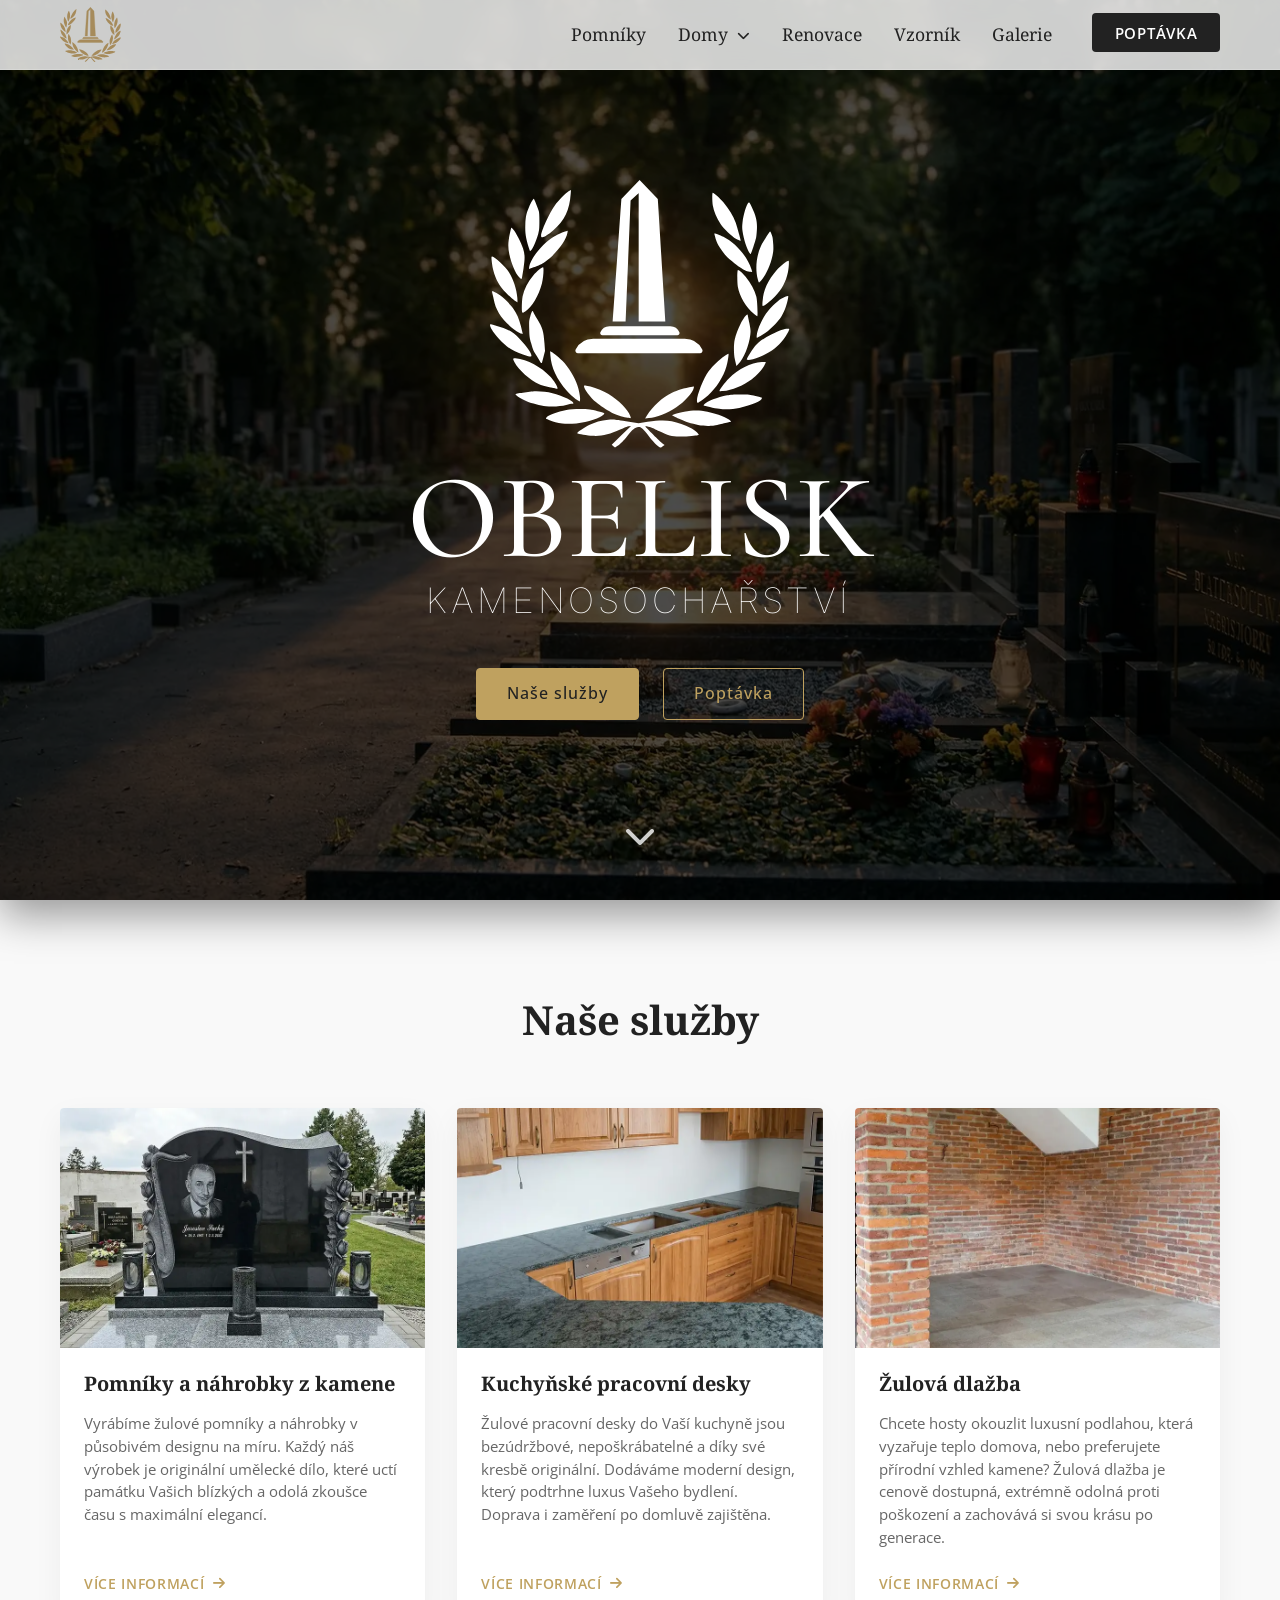
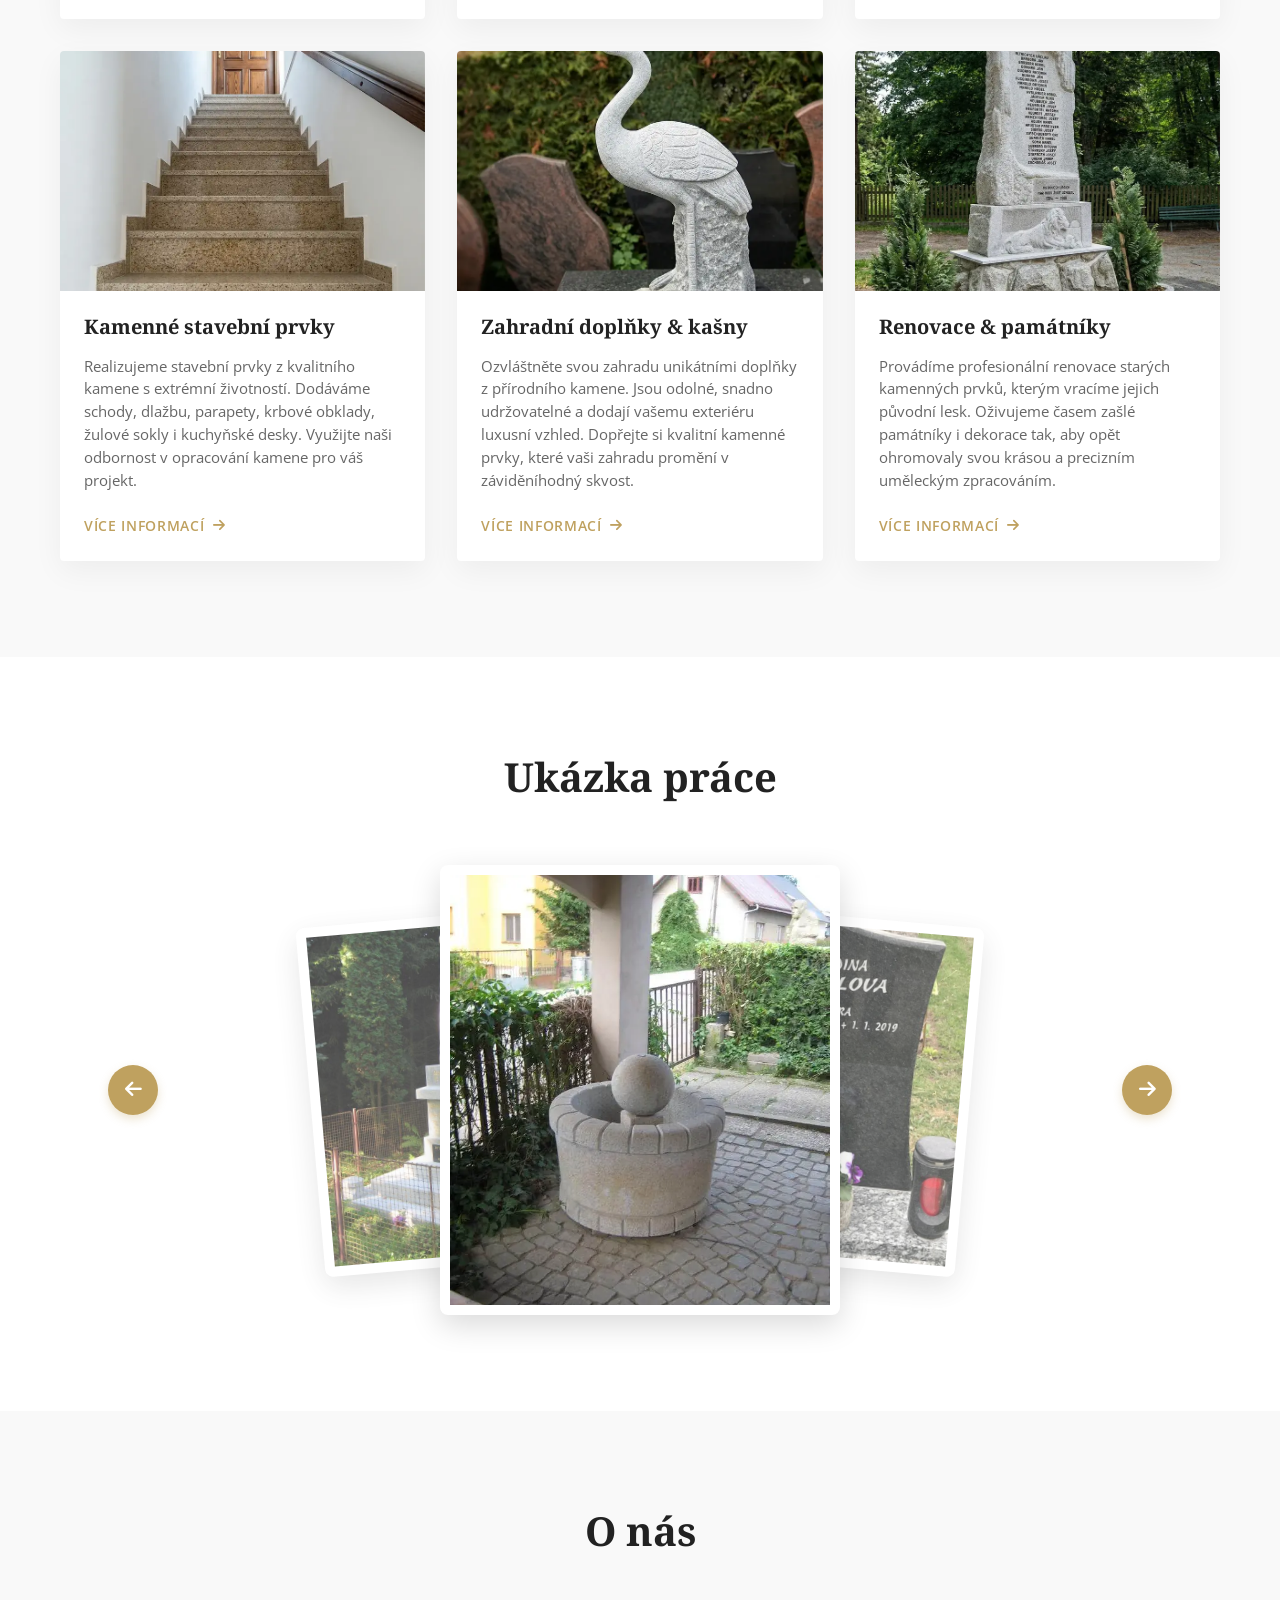
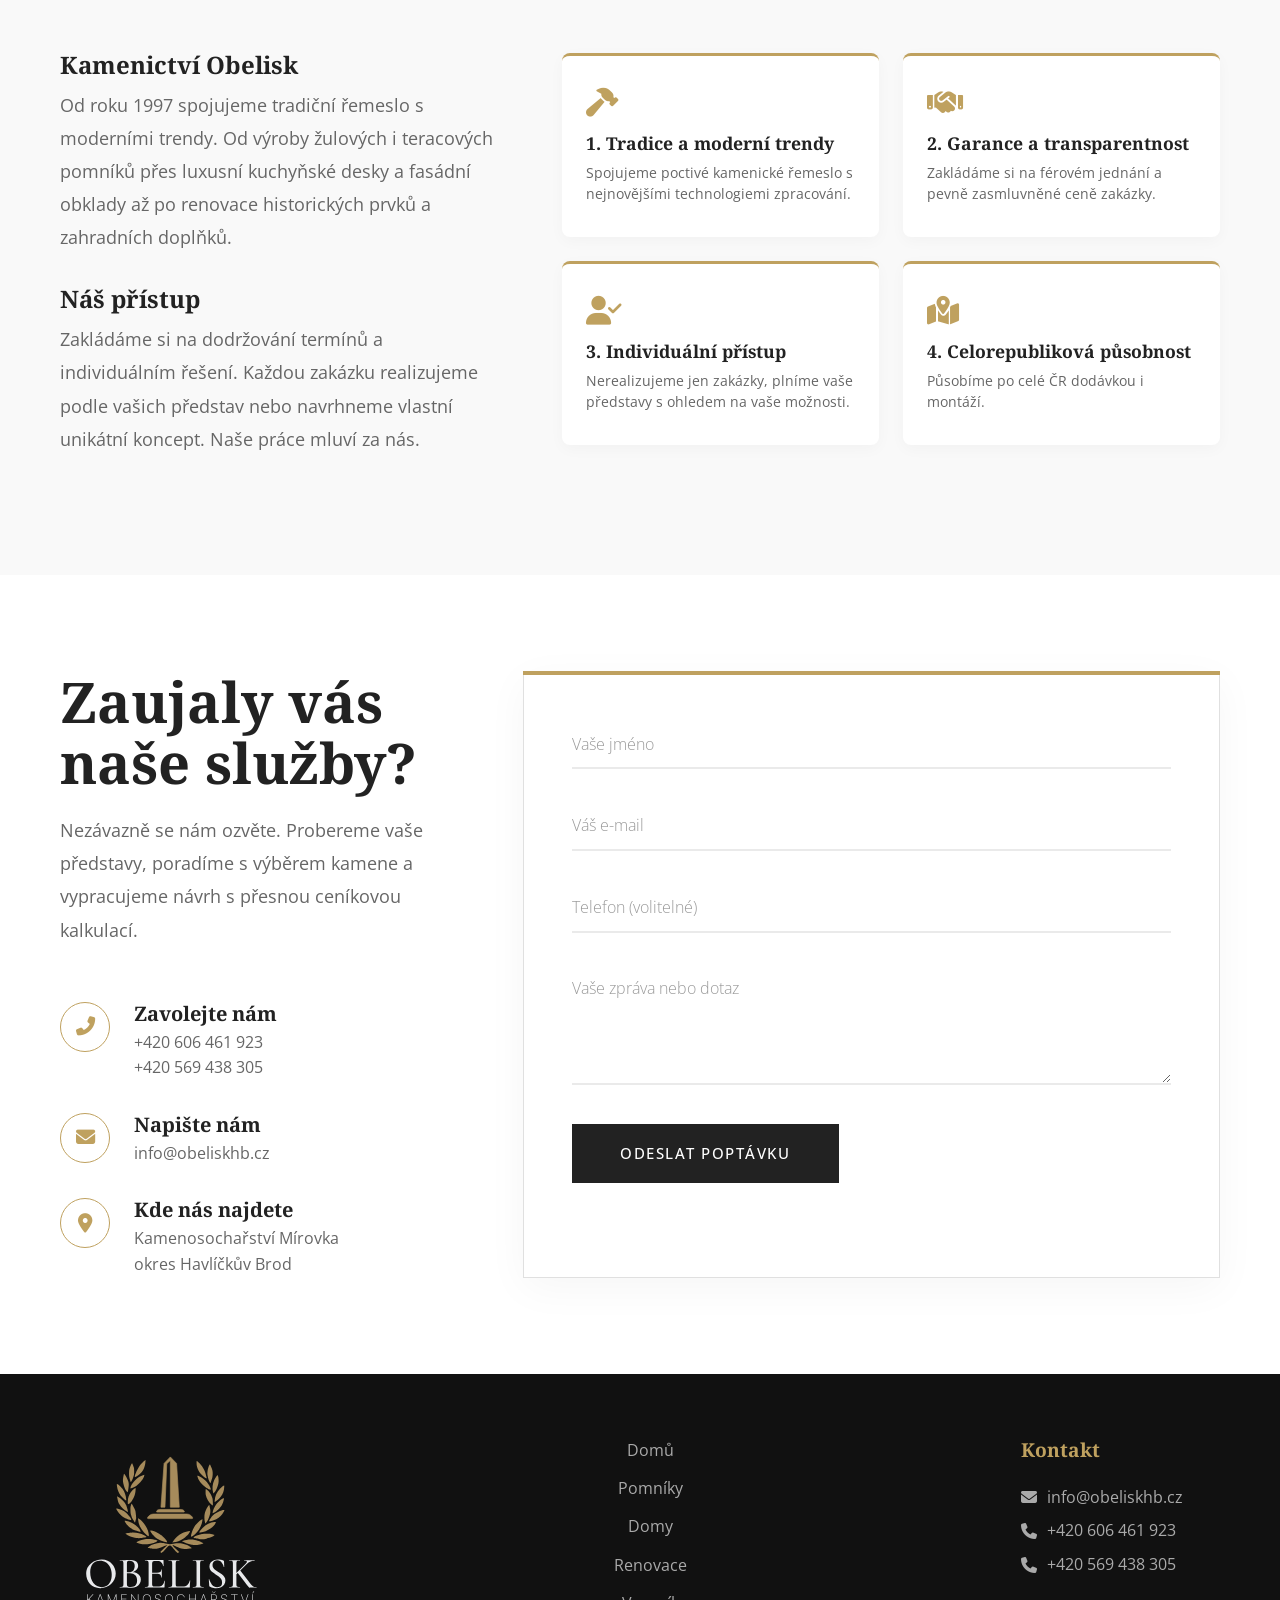
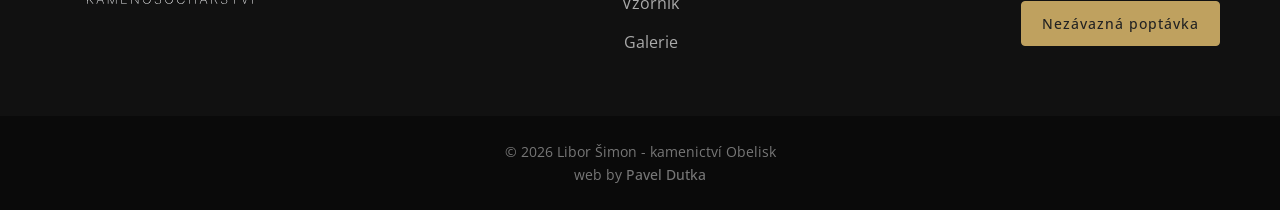
==== index.html @ 61108814 "update footer" ====
<!DOCTYPE html>
<html lang="cs">

<head>
    <meta charset="UTF-8">
    <meta name="viewport" content="width=device-width, initial-scale=1.0">
    <title>Kamenictví Obelisk | Kamenosochařské a kamenické práce</title>
    <meta name="description"
        content="Kamenictví Obelisk poskytuje kamenosochařské služby více než 10 let ke spokojenosti zákazníků - pomníky a náhrobky, kuchyňské desky, dlažby a další.">
    <link rel="stylesheet" href="style.css">
    <!-- Google Fonts -->
    <link rel="preconnect" href="https://fonts.googleapis.com">
    <link rel="preconnect" href="https://fonts.gstatic.com" crossorigin>
    <link
        href="https://fonts.googleapis.com/css2?family=Cormorant:wght@500&family=Inter:wght@200&family=Noto+Serif:ital,wght@0,400;0,600;0,700;1,400&family=Open+Sans:ital,wght@0,300;0,400;0,500;0,600;1,400&display=swap"
        rel="stylesheet">
    <!-- FontAwesome for Icons -->
    <link rel="stylesheet" href="https://cdnjs.cloudflare.com/ajax/libs/font-awesome/6.4.0/css/all.min.css">
    <link rel="icon" type="image/svg+xml" href="img/logo_icon_primary.svg">
</head>

<body>

    <!-- Header / Navigation -->
    <header class="header">
        <div class="container header-container">
            <a href="#" class="logo">
                <img src="img/logo_icon_primary.svg" alt="Obelisk Logo" width="294" height="263">
            </a>
                                                            <nav class="nav">
                <ul class="nav-list">
                    <li><a href="pomniky.html">Pomníky</a></li>
                    <li class="dropdown">
                        <a href="#" class="dropdown-toggle">Domy <i class="fas fa-chevron-down"></i></a>
                        <ul class="dropdown-menu">
                            <li><a href="desky.html">Kuchyňské desky</a></li>
                            <li><a href="dlazby.html">Žulová dlažba</a></li>
                            <li><a href="stavby.html">Stavební prvky</a></li>
                            <li><a href="doplnky.html">Zahradní doplňky</a></li>
                        </ul>
                    </li>
                    <li><a href="renovace.html">Renovace</a></li>
                    <li><a href="vzornik.html">Vzorník</a></li>
                    <li><a href="galerie.html">Galerie</a></li>
                    <li><a href="poptavka.html" class="nav-cta">Poptávka</a></li>
                </ul>
            </nav>
            <!-- Mobile Menu Toggle -->
            <button class="mobile-toggle" aria-label="Menu">
                <span class="bar"></span>
                <span class="bar"></span>
                <span class="bar"></span>
            </button>
        </div>
    </header>

    <!-- Hero Section -->
    <section class="hero">
        <div class="hero-overlay"></div>
        <div class="container hero-content">
            <div class="hero-logo-box">
                <img src="img/logo_icon.svg" alt="Obelisk Kamenosochařství Winged Logo" class="hero-main-logo" width="294" height="263" fetchpriority="high">
                <h1>OBELISK</h1>
                <p class="subtitle">KAMENOSOCHAŘSTVÍ</p>
                <div class="hero-buttons">
                    <a href="#sluzby" class="btn btn-primary">Naše služby</a>
                    <a href="poptavka.html" class="btn btn-outline">Poptávka</a>
                </div>
            </div>
        </div>
        <a href="#sluzby" class="scroll-down-arrow">
            <i class="fas fa-chevron-down"></i>
        </a>
    </section>

    <!-- Naše služby Section -->
    <section id="sluzby" class="services">
        <div class="container">
            <h2 class="section-title">Naše služby</h2>

            <div class="services-grid">
                <!-- Card 1 -->
                <div class="card">
                    <div class="card-img-wrapper">
                        <img src="img/pomniky.webp" alt="Pomníky a náhrobky z kamene">
                    </div>
                    <div class="card-content">
                        <h3>Pomníky a náhrobky z kamene</h3>
                        <p>Vyrábíme žulové pomníky a náhrobky v působivém designu na míru. Každý náš výrobek je
                            originální umělecké dílo, které uctí památku Vašich blízkých a odolá zkoušce času s
                            maximální elegancí.</p>
                        <a href="pomniky.html" class="btn-more">Více informací <i class="fas fa-arrow-right"></i></a>
                    </div>
                </div>

                <!-- Card 2 -->
                <div class="card">
                    <div class="card-img-wrapper">
                        <img src="img/desky.webp" alt="Kuchyňské pracovní desky">
                    </div>
                    <div class="card-content">
                        <h3>Kuchyňské pracovní desky</h3>
                        <p>Žulové pracovní desky do Vaší kuchyně jsou bezúdržbové, nepoškrábatelné a díky své kresbě
                            originální. Dodáváme moderní design, který podtrhne luxus Vašeho bydlení. Doprava i zaměření
                            po domluvě zajištěna.</p>
                        <a href="desky.html" class="btn-more">Více informací <i class="fas fa-arrow-right"></i></a>
                    </div>
                </div>

                <!-- Card 3 -->
                <div class="card">
                    <div class="card-img-wrapper">
                        <img src="img/dlazba.webp" alt="Žulová dlažba">
                    </div>
                    <div class="card-content">
                        <h3>Žulová dlažba</h3>
                        <p>Chcete hosty okouzlit luxusní podlahou, která vyzařuje teplo domova, nebo preferujete
                            přírodní vzhled kamene? Žulová dlažba je cenově dostupná, extrémně odolná proti poškození a
                            zachovává si svou krásu po generace.</p>
                        <a href="dlazby.html" class="btn-more">Více informací <i class="fas fa-arrow-right"></i></a>
                    </div>
                </div>

                <!-- Card 4 -->
                <div class="card">
                    <div class="card-img-wrapper">
                        <img src="img/stavby.webp" alt="Kamenné stavební prvky">
                    </div>
                    <div class="card-content">
                        <h3>Kamenné stavební prvky</h3>
                        <p>Realizujeme stavební prvky z kvalitního kamene s extrémní životností. Dodáváme schody,
                            dlažbu, parapety, krbové obklady, žulové sokly i kuchyňské desky. Využijte naši odbornost v
                            opracování kamene pro váš projekt.</p>
                        <a href="stavby.html" class="btn-more">Více informací <i class="fas fa-arrow-right"></i></a>
                    </div>
                </div>

                <!-- Card 5 -->
                <div class="card">
                    <div class="card-img-wrapper">
                        <img src="img/doplnky.webp" alt="Zahradní doplňky a kašny">
                    </div>
                    <div class="card-content">
                        <h3>Zahradní doplňky & kašny</h3>
                        <p>Ozvláštněte svou zahradu unikátními doplňky z přírodního kamene. Jsou odolné, snadno
                            udržovatelné a dodají vašemu exteriéru luxusní vzhled. Dopřejte si kvalitní kamenné prvky,
                            které vaši zahradu promění v záviděníhodný skvost.</p>
                        <a href="doplnky.html" class="btn-more">Více informací <i class="fas fa-arrow-right"></i></a>
                    </div>
                </div>

                <!-- Card 6 -->
                <div class="card">
                    <div class="card-img-wrapper">
                        <img src="img/pamatniky.webp" alt="Renovace a památníky">
                    </div>
                    <div class="card-content">
                        <h3>Renovace & památníky</h3>
                        <p>Provádíme profesionální renovace starých kamenných prvků, kterým vracíme jejich původní lesk.
                            Oživujeme časem zašlé památníky i dekorace tak, aby opět ohromovaly svou krásou a precizním
                            uměleckým zpracováním.
                        </p>
                        <a href="renovace.html" class="btn-more">Více informací <i class="fas fa-arrow-right"></i></a>
                    </div>
                </div>
            </div>
        </div>
    </section>

    <!-- Ukázka práce Section -->
    <section id="ukazka" class="showcase bg-light">
        <div class="container">
            <h2 class="section-title">Ukázka práce</h2>

            <div class="carousel-container">
                <button class="carousel-btn prev-btn"><i class="fas fa-arrow-left"></i></button>

                <div class="carousel-gallery">
                    <div class="carousel-item left">
                        <img src="img/01-renovace-pamatniku.jpg" alt="Renovace">
                    </div>
                    <div class="carousel-item active">
                        <img src="img/IMG_0719.webp" alt="Rodina Kudlova" onerror="this.src='img/pomniky.webp'">
                    </div>
                    <div class="carousel-item right">
                        <img src="img/20190701_2703.jpg" alt="Památník">
                    </div>
                </div>

                <button class="carousel-btn next-btn"><i class="fas fa-arrow-right"></i></button>
            </div>
        </div>
    </section>

    <!-- O nás Section -->
    <section id="onas" class="about">
        <div class="container">
            <h2 class="section-title">O nás</h2>
            <div class="about-grid">
                <div class="about-text">
                    <h3 class="about-subtitle">Kamenictví Obelisk</h3>
                    <p>Od roku 1997 spojujeme tradiční řemeslo s moderními trendy. Od výroby žulových i teracových
                        pomníků přes luxusní kuchyňské desky a fasádní obklady až po renovace historických prvků a
                        zahradních doplňků.</p>

                    <h3 class="about-subtitle">Náš přístup</h3>
                    <p>Zakládáme si na dodržování termínů a individuálním řešení. Každou zakázku realizujeme podle
                        vašich představ nebo navrhneme vlastní unikátní koncept. Naše práce mluví za nás.</p>
                </div>
                <div class="about-features">
                    <div class="feature-box">
                        <i class="fas fa-hammer"></i>
                        <h4>1. Tradice a moderní trendy</h4>
                        <p>Spojujeme poctivé kamenické řemeslo s nejnovějšími technologiemi zpracování.</p>
                    </div>
                    <div class="feature-box">
                        <i class="fas fa-handshake"></i>
                        <h4>2. Garance a transparentnost</h4>
                        <p>Zakládáme si na férovém jednání a pevně zasmluvněné ceně zakázky.</p>
                    </div>
                    <div class="feature-box">
                        <i class="fas fa-user-check"></i>
                        <h4>3. Individuální přístup</h4>
                        <p>Nerealizujeme jen zakázky, plníme vaše představy s ohledem na vaše možnosti.</p>
                    </div>
                    <div class="feature-box">
                        <i class="fas fa-map-marked-alt"></i>
                        <h4>4. Celorepubliková působnost</h4>
                        <p>Působíme po celé ČR dodávkou i montáží.</p>
                    </div>
                </div>
            </div>
        </div>
    </section>

    <!-- Kontakt Section -->
    <section id="kontakt" class="contact">
        <div class="container">
            <div class="contact-grid">
                <div class="contact-info">
                    <div class="contact-header">
                        <h2 class="contact-title">Zaujaly vás naše služby?</h2>
                        <p class="contact-text">Nezávazně se nám ozvěte. Probereme vaše představy, poradíme s výběrem
                            kamene a vypracujeme návrh s přesnou ceníkovou kalkulací.</p>
                    </div>

                    <div class="contact-info-list">
                        <div class="info-item">
                            <div class="icon-box"><i class="fas fa-phone-alt"></i></div>
                            <div>
                                <h4>Zavolejte nám</h4>
                                <p><a href="tel:+420606461923" class="contact-link">+420 606 461 923</a><br><a
                                        href="tel:+420569438305" class="contact-link">+420 569 438 305</a></p>
                            </div>
                        </div>
                        <div class="info-item">
                            <div class="icon-box"><i class="fas fa-envelope"></i></div>
                            <div>
                                <h4>Napište nám</h4>
                                <p><a href="mailto:info@obeliskhb.cz" class="contact-link">info@obeliskhb.cz</a></p>
                            </div>
                        </div>
                        <div class="info-item">
                            <div class="icon-box"><i class="fas fa-map-marker-alt"></i></div>
                            <div>
                                <h4>Kde nás najdete</h4>
                                <p><a href="https://maps.google.com/?q=Kamenosochařství+Mírovka,+okres+Havlíčkův+Brod"
                                        target="_blank" rel="noopener noreferrer" class="contact-link">Kamenosochařství
                                        Mírovka<br>okres Havlíčkův Brod</a></p>
                            </div>
                        </div>
                    </div>
                </div>

                <div class="contact-form-wrapper">
                    <form class="contact-form">
                        <div class="form-group">
                            <input type="text" placeholder="Vaše jméno" required>
                        </div>
                        <div class="form-group">
                            <input type="email" placeholder="Váš e-mail" required>
                        </div>
                        <div class="form-group">
                            <input type="tel" placeholder="Telefon (volitelné)">
                        </div>
                        <div class="form-group">
                            <textarea rows="4" placeholder="Vaše zpráva nebo dotaz" required></textarea>
                        </div>
                        <button type="submit" class="btn btn-primary">Odeslat poptávku</button>
                    </form>
                </div>
            </div>
        </div>
    </section>

    <!-- Footer -->
    <footer class="footer">
        <div class="container footer-content">
            <div class="footer-col">
                <a href="index.html">
                    <img src="img/logo_dark.svg" alt="Obelisk" class="footer-logo" width="336" height="288">
                </a>

            </div>
            <div class="footer-col">
                <ul class="footer-links">
                    <li><a href="index.html">Domů</a></li>
                    <li><a href="pomniky.html">Pomníky</a></li>
                    <li><a href="desky.html">Domy</a></li>
                    <li><a href="renovace.html">Renovace</a></li>
                    <li><a href="vzornik.html">Vzorník</a></li>
                    <li><a href="galerie.html">Galerie</a></li>
                </ul>
            </div>
            <div class="footer-col">
                <h4>Kontakt</h4>
                <p><i class="fas fa-envelope"></i> <a href="mailto:info@obeliskhb.cz">info@obeliskhb.cz</a></p>
                <p><i class="fas fa-phone"></i> <a href="tel:+420606461923">+420 606 461 923</a></p>
                <p><i class="fas fa-phone"></i> <a href="tel:+420569438305">+420 569 438 305</a></p>
                <a href="poptavka.html" class="btn btn-primary" style="margin-top: 1rem; display: inline-block; padding: 10px 20px; font-size: 0.9rem;">Nezávazná poptávka</a>
            </div>
        </div>
        <div class="footer-bottom">
            <p>&copy; 2026 Libor Šimon - kamenictví Obelisk</p>
            <p>web by <a href="https://paveldutka.com">Pavel Dutka</a></p>
        </div>
    </footer>

    <!-- Lightbox -->
    <div class="lightbox" id="lightbox">
        <button class="lightbox-close" id="lightbox-close" aria-label="Zavřít"><i class="fas fa-times"></i></button>
        <img src="" alt="Detailní náhled" class="lightbox-content" id="lightbox-img" width="800" height="600">
    </div>

    <script>
        document.addEventListener('DOMContentLoaded', () => {
            const mobileToggle = document.querySelector('.mobile-toggle');
            const nav = document.querySelector('.nav');

            mobileToggle.addEventListener('click', () => {
                nav.classList.toggle('active');
                mobileToggle.classList.toggle('active');
                document.querySelector('.header').classList.toggle('menu-open');
            });

            // Zavření menu po klinutí na odkaz
            
            // Dropdown logic for mobile
            document.querySelectorAll('.dropdown-toggle').forEach(toggle => {
                toggle.addEventListener('click', (e) => {
                    if (window.innerWidth <= 768) {
                        e.preventDefault();
                        const menu = toggle.nextElementSibling;
                        menu.classList.toggle('open');
                    }
                });
            });

            document.querySelectorAll('.nav-list li a:not(.dropdown-toggle)').forEach(link => {
                link.addEventListener('click', () => {
                    nav.classList.remove('active');
                    mobileToggle.classList.remove('active');
                    document.querySelector('.header').classList.remove('menu-open');
                });
            });

            const carouselItems = document.querySelectorAll('.carousel-item');
            const prevBtn = document.querySelector('.prev-btn');
            const nextBtn = document.querySelector('.next-btn');

            let positions = ['left', 'active', 'right'];

            const updateCarousel = () => {
                carouselItems.forEach((item, index) => {
                    item.className = 'carousel-item ' + positions[index];
                });
            };

            nextBtn.addEventListener('click', () => {
                positions.unshift(positions.pop());
                updateCarousel();
            });

            prevBtn.addEventListener('click', () => {
                positions.push(positions.shift());
                updateCarousel();
            });

            carouselItems.forEach((item) => {
                item.addEventListener('click', () => {
                    if (item.classList.contains('left')) {
                        prevBtn.click();
                    } else if (item.classList.contains('right')) {
                        nextBtn.click();
                    } else if (item.classList.contains('active')) {
                        const img = item.querySelector('img');
                        if (img) {
                            document.getElementById('lightbox-img').src = img.src;
                            document.getElementById('lightbox').classList.add('active');
                        }
                    }
                });
                item.style.cursor = 'pointer';
            });

            // Lightbox close logic
            const lightbox = document.getElementById('lightbox');
            const lightboxClose = document.getElementById('lightbox-close');

            if (lightbox && lightboxClose) {
                lightboxClose.addEventListener('click', () => {
                    lightbox.classList.remove('active');
                });

                lightbox.addEventListener('click', (e) => {
                    if (e.target === lightbox) {
                        lightbox.classList.remove('active');
                    }
                });
            }
        });
    </script>
</body>

</html>
---- style.css ----
/* CSS Reset & Variables */
:root {
    --primary-color: #bfa15f;
    /* Golden/Brass color */
    --primary-dark: #9e8248;
    --text-dark: #222222;
    --text-light: #666666;
    --bg-light: #f9f9f9;
    --bg-white: #ffffff;
    --border-color: #e0e0e0;

    --font-heading: 'Noto Serif', serif;
    --font-body: 'Open Sans', sans-serif;

    --transition: all 0.3s ease;
    --shadow: 0 10px 30px rgba(0, 0, 0, 0.05);
}

* {
    margin: 0;
    padding: 0;
    box-sizing: border-box;
}

html {
    scroll-behavior: smooth;
}

::selection {
    background-color: var(--primary-color);
    color: white;
}

body {
    font-family: var(--font-body);
    color: var(--text-dark);
    background-color: var(--bg-light);
    line-height: 1.6;
    overflow-x: hidden;
}

img {
    max-width: 100%;
    display: block;
}

a {
    text-decoration: none;
    color: inherit;
    transition: var(--transition);
}

ul {
    list-style: none;
}

.container {
    max-width: 1200px;
    margin: 0 auto;
    padding: 0 20px;
}

.section {
    padding: 6rem 0;
}

.section-reverse {
    display: flex;
    flex-direction: row-reverse;
    flex-wrap: wrap;
}

.section-reverse > div {
    flex: 1;
    min-width: 300px;
}

@media (max-width: 992px) {
    .section-reverse {
        flex-direction: column;
    }
}

/* Typography */
h1,
h2,
h3,
h4 {
    font-family: var(--font-heading);
    font-weight: 700;
    line-height: 1.2;
}

.section-title {
    text-align: center;
    font-size: 2.5rem;
    margin-bottom: 3rem;
    color: var(--text-dark);
    position: relative;
    padding-bottom: 1rem;
}

/* Buttons */
.btn {
    display: inline-block;
    padding: 12px 30px;
    font-weight: 500;
    letter-spacing: 1px;
    font-size: 1rem;
    border-radius: 4px;
    cursor: pointer;
    transition: all 0.3s cubic-bezier(0.25, 0.8, 0.25, 1);
    text-align: center;
    position: relative;
    overflow: hidden;
    z-index: 1;
}

.btn::before {
    content: '';
    position: absolute;
    top: 0;
    left: 0;
    width: 0%;
    height: 100%;
    transition: width 0.4s cubic-bezier(0.25, 0.8, 0.25, 1);
    z-index: -1;
}

.btn:hover {
    transform: translateY(-3px);
    box-shadow: 0 5px 15px rgba(0, 0, 0, 0.15);
}

.btn:hover::before {
    width: 100%;
}

.btn-primary {
    background-color: var(--primary-color);
    color: var(--text-dark);
    border: 1px solid var(--primary-color);
}

.btn-primary::before {
    background-color: var(--primary-dark);
}

.btn-primary:hover {
    border-color: var(--primary-dark);
    color: white;
}

.btn-outline {
    background-color: transparent;
    color: var(--primary-color);
    border: 1px solid var(--primary-color);
}

.btn-outline::before {
    background-color: var(--primary-color);
}

.btn-outline:hover {
    color: white;
}

.btn-outline-white {
    background-color: transparent;
    color: white;
    border: 1px solid rgba(255, 255, 255, 0.5);
}

.btn-outline-white::before {
    background-color: white;
}

.btn-outline-white:hover {
    color: var(--text-dark);
    border-color: white;
}

/* Header */
.header {
    position: fixed;
    top: 0;
    left: 0;
    width: 100%;
    height: 70px;
    z-index: 1000;
    display: flex;
    align-items: center;
    background: rgba(255, 255, 255, 0.8);
    backdrop-filter: blur(12px);
    -webkit-backdrop-filter: blur(12px);
    border-bottom: 1px solid rgba(255, 255, 255, 0.2);
    box-shadow: 0 4px 30px rgba(0, 0, 0, 0.05);
}

.header.menu-open {
    background: transparent;
    backdrop-filter: none;
    -webkit-backdrop-filter: none;
    box-shadow: none;
    border-bottom-color: transparent;
}

.header-container {
    width: 100%;
    display: flex;
    justify-content: space-between;
    align-items: center;
}

.logo {
    position: relative;
    z-index: 1000;
}

.logo img {
    height: 55px;
    width: auto;
}

.nav-list {
    display: flex;
    gap: 2rem;
}

.nav-list li a {
    color: var(--text-dark);
    font-family: var(--font-heading);
    font-size: 1.1rem;
    position: relative;
    padding-bottom: 5px;
}

.nav-list li a:hover,
.nav-list li a.active {
    color: var(--primary-color);
}

.nav-list li a.active::after,
.nav-list li a:hover:not(.nav-cta)::after {
    content: '';
    position: absolute;
    bottom: 0;
    left: 0;
    width: 100%;
    height: 1px;
    background-color: var(--primary-color);
}

.nav-list li a.nav-cta {
    background-color: var(--text-dark);
    color: white;
    padding: 0.6rem 1.4rem;
    margin-left: 0.5rem;
    transition: var(--transition);
    font-family: var(--font-body);
    font-weight: 600;
    font-size: 0.95rem;
    text-transform: uppercase;
    letter-spacing: 0.05em;
    border-radius: 4px;
}

.nav-list li a.nav-cta:hover {
    background-color: var(--primary-color);
    color: white;
}

/* Dropdown styles */
.dropdown {
    position: relative;
}

.dropdown-menu {
    position: absolute;
    top: 100%;
    left: 0;
    background: #ffffff;
    box-shadow: 0 10px 30px rgba(0, 0, 0, 0.1);
    min-width: 220px;
    opacity: 0;
    visibility: hidden;
    transform: translateY(10px);
    transition: all 0.3s ease;
    border-top: 3px solid var(--primary-color);
    padding: 10px 0;
    z-index: 100;
}

.dropdown:hover .dropdown-menu {
    opacity: 1;
    visibility: visible;
    transform: translateY(0);
}

.dropdown-menu li {
    display: block;
    width: 100%;
}

.dropdown-menu li a {
    display: block;
    padding: 10px 20px;
    font-size: 1rem;
    font-family: var(--font-body);
    font-weight: 500;
    color: var(--text-dark);
}

.dropdown-menu li a::after {
    display: none !important;
}

.dropdown-menu li a:hover {
    color: var(--primary-color);
    background-color: rgba(191, 161, 95, 0.05);
}

.dropdown-toggle i {
    font-size: 0.8rem;
    margin-left: 4px;
    vertical-align: middle;
}

.mobile-toggle {
    display: none;
    background: none;
    border: none;
    cursor: pointer;
    width: 30px;
    height: 20px;
    position: relative;
    z-index: 1000;
}

.mobile-toggle .bar {
    display: block;
    width: 100%;
    height: 2px;
    background-color: var(--primary-color);
    border-radius: 2px;
    position: absolute;
    left: 0;
    transition: all 0.3s cubic-bezier(0.4, 0, 0.2, 1);
}

.mobile-toggle .bar:nth-child(1) { top: 0; }
.mobile-toggle .bar:nth-child(2) { top: 50%; transform: translateY(-50%); }
.mobile-toggle .bar:nth-child(3) { top: 100%; transform: translateY(-100%); }

.mobile-toggle.active .bar:nth-child(1) {
    top: 50%;
    transform: translateY(-50%) rotate(45deg);
}

.mobile-toggle.active .bar:nth-child(2) {
    opacity: 0;
}

.mobile-toggle.active .bar:nth-child(3) {
    top: 50%;
    transform: translateY(-50%) rotate(-45deg);
}

/* Hero Section */
.hero {
    position: relative;
    z-index: 10;
    height: 100vh;
    min-height: 600px;
    display: flex;
    align-items: center;
    justify-content: center;
    text-align: center;
    color: white;
    box-shadow: 0 15px 40px rgba(0, 0, 0, 0.4);
    overflow: hidden;
}

.hero::after {
    content: '';
    position: absolute;
    top: 0;
    left: 0;
    width: 100%;
    height: 100%;
    background-image: url('img/hero.jpg');
    background-size: cover;
    background-position: center;
    z-index: 0;
    animation: heroBgZoom 10s ease-out forwards;
}

@keyframes heroBgZoom {
    0% {
        transform: scale(1.15);
    }

    100% {
        transform: scale(1);
    }
}

.hero::before {
    content: '';
    position: absolute;
    top: 0;
    left: 0;
    width: 100%;
    height: 100%;
    background: rgba(0, 0, 0, 0.7);
    /* Dark overlay */
    z-index: 1;
}

.hero-content {
    position: relative;
    z-index: 2;
    display: flex;
    flex-direction: column;
    align-items: center;
}

.hero-logo-box {
    display: flex;
    flex-direction: column;
    align-items: center;
    justify-content: center;
}

.hero-main-logo {
    width: clamp(150px, 25vw, 300px);
    height: auto;
    margin-bottom: 1rem;
    filter: brightness(0) invert(1);
}

.hero h1 {
    font-family: 'Cormorant', serif;
    font-size: clamp(40px, 12vw, 120px);
    font-weight: 500;
    margin-bottom: 0;
    line-height: 0.9;
}

.hero .subtitle {
    font-family: 'Inter', sans-serif;
    font-weight: 100;
    font-size: clamp(12px, 3.5vw, 35px);
    letter-spacing: 0.16em;
    text-transform: uppercase;
    color: white;
    margin-bottom: 2.5rem;
    margin-top: 0px;
}

.hero-buttons {
    display: flex;
    gap: 1.5rem;
    justify-content: center;
}

.scroll-down-arrow {
    position: absolute;
    bottom: 40px;
    left: 50%;
    transform: translateX(-50%);
    color: white;
    font-size: 2rem;
    opacity: 0.8;
    transition: var(--transition);
    animation: bounce 2s infinite;
    z-index: 20;
}

.scroll-down-arrow:hover {
    opacity: 1;
    color: var(--primary-color);
}

@keyframes bounce {

    0%,
    20%,
    50%,
    80%,
    100% {
        transform: translateY(0) translateX(-50%);
    }

    40% {
        transform: translateY(-20px) translateX(-50%);
    }

    60% {
        transform: translateY(-10px) translateX(-50%);
    }
}

/* Services */
.services {
    padding: 6rem 0;
    background-color: var(--bg-light);
}

.services-grid {
    display: grid;
    grid-template-columns: repeat(3, 1fr);
    gap: 2rem;
}

.card {
    background: var(--bg-white);
    border-radius: 4px;
    overflow: hidden;
    box-shadow: var(--shadow);
    transition: transform 0.3s ease, box-shadow 0.3s ease;
    height: 100%;
    display: flex;
    flex-direction: column;
}

.card:hover {
    transform: translateY(-5px);
    box-shadow: 0 15px 35px rgba(0, 0, 0, 0.1);
}

.card-img-wrapper {
    height: 240px;
    overflow: hidden;
}

.card-img-wrapper img {
    width: 100%;
    height: 100%;
    object-fit: cover;
    transition: transform 0.5s ease;
}

.card:hover .card-img-wrapper img {
    transform: scale(1.05);
}

.card-content {
    padding: 1.5rem;
    flex-grow: 1;
    display: flex;
    flex-direction: column;
}

.card-content h3 {
    font-size: 1.25rem;
    margin-bottom: 1rem;
    color: var(--text-dark);
}

.card-content p {
    color: var(--text-light);
    font-size: 0.95rem;
    line-height: 1.5;
    margin-bottom: 1.5rem;
}

/* Showcase */
.showcase {
    padding: 6rem 0;
    background-color: var(--bg-white);
    overflow: hidden;
}

.carousel-container {
    display: flex;
    align-items: center;
    justify-content: center;
    gap: 2rem;
    position: relative;
    margin-top: 3rem;
}

.carousel-btn {
    background-color: var(--primary-color);
    color: white;
    border: none;
    width: 50px;
    height: 50px;
    flex-shrink: 0;
    border-radius: 50%;
    display: flex;
    align-items: center;
    justify-content: center;
    font-size: 1.2rem;
    cursor: pointer;
    box-shadow: 0 4px 10px rgba(191, 161, 95, 0.3);
    transition: var(--transition);
    z-index: 10;
}

.carousel-btn:hover {
    background-color: var(--primary-dark);
    transform: scale(1.05);
}

.carousel-gallery {
    display: flex;
    align-items: center;
    justify-content: center;
    position: relative;
    width: 100%;
    max-width: 900px;
    height: 450px;
}

.carousel-item {
    position: absolute;
    transition: all 0.5s ease;
    border-radius: 8px;
    overflow: hidden;
    box-shadow: 0 10px 30px rgba(0, 0, 0, 0.15);
    background: white;
    padding: 10px;
}

.carousel-item img {
    width: 100%;
    height: 100%;
    object-fit: cover;
}

.carousel-item.active {
    width: 400px;
    height: 450px;
    z-index: 3;
    opacity: 1;
    transform: translateX(0) scale(1);
}

.carousel-item.left {
    width: 300px;
    height: 350px;
    z-index: 2;
    opacity: 0.7;
    transform: translateX(-60%) rotate(-5deg);
}

.carousel-item.right {
    width: 300px;
    height: 350px;
    z-index: 2;
    opacity: 0.7;
    transform: translateX(60%) rotate(5deg);
}

.carousel-item.hidden {
    width: 300px;
    height: 350px;
    z-index: 1;
    opacity: 0;
    transform: scale(0.8);
    pointer-events: none;
}

/* About Section */
.about {
    padding: 6rem 0;
    background-color: var(--bg-light);
}

.about-grid {
    display: flex;
    flex-wrap: wrap;
    gap: 4rem;
    align-items: center;
}

.about-text {
    flex: 1;
    min-width: 300px;
}

.about-text p {
    font-size: 1.15rem;
    color: var(--text-light);
    line-height: 1.8;
    margin-bottom: 1.5rem;
}

.about-text .about-lead {
    font-size: 1.25rem;
    color: var(--text-dark);
}

.about-text .about-lead strong {
    color: var(--primary-color);
}

.about-subtitle {
    font-family: var(--font-heading);
    font-size: 1.5rem;
    color: var(--text-dark);
    margin-bottom: 0.5rem;
    margin-top: 2rem;
}

.about-features {
    flex: 1.5;
    min-width: 300px;
    display: grid;
    grid-template-columns: repeat(auto-fit, minmax(220px, 1fr));
    gap: 1.5rem;
}

.feature-box {
    background: var(--bg-white);
    padding: 2rem 1.5rem;
    border-radius: 8px;
    box-shadow: 0 4px 15px rgba(0, 0, 0, 0.03);
    transition: var(--transition);
    border-top: 3px solid var(--primary-color);
}

.feature-box:hover {
    transform: translateY(-5px);
    box-shadow: 0 8px 25px rgba(0, 0, 0, 0.08);
}

.feature-box i {
    font-size: 1.8rem;
    color: var(--primary-color);
    margin-bottom: 1rem;
}

.feature-box h4 {
    font-size: 1.1rem;
    margin-bottom: 0.5rem;
    color: var(--text-dark);
}

.feature-box p {
    font-size: 0.9rem;
    color: var(--text-light);
    line-height: 1.5;
}
/* Contact Section */
.contact {
    padding: 6rem 0;
    background-color: var(--bg-white);
}

.contact-grid {
    display: flex;
    flex-wrap: wrap;
    gap: 4rem;
}

.contact-info {
    flex: 1;
    min-width: 300px;
}

.contact-header {
    margin-bottom: 3.5rem;
}

.contact-title {
    font-family: var(--font-heading);
    font-size: clamp(2.5rem, 5vw, 3.5rem);
    color: var(--text-dark);
    margin-bottom: 1.2rem;
    line-height: 1.1;
}

.contact-text {
    font-size: 1.15rem;
    color: var(--text-light);
    line-height: 1.8;
}

.contact-info-list {
    display: flex;
    flex-direction: column;
    gap: 2rem;
}

.info-item {
    display: flex;
    align-items: flex-start;
    gap: 1.5rem;
}

.icon-box {
    width: 50px;
    height: 50px;
    background: transparent;
    border: 1px solid var(--primary-color);
    border-radius: 50%;
    display: flex;
    align-items: center;
    justify-content: center;
    font-size: 1.2rem;
    color: var(--primary-color);
    box-shadow: none;
}

.info-item h4 {
    font-family: var(--font-heading);
    font-size: 1.25rem;
    margin-bottom: 0.25rem;
    color: var(--text-dark);
}

.info-item p {
    color: var(--text-light);
    line-height: 1.6;
}

.contact-link {
    color: var(--text-light);
    text-decoration: none;
    transition: var(--transition);
}

.contact-link:hover {
    color: var(--primary-color);
}

.contact-form-wrapper {
    flex: 1.5;
    min-width: 300px;
    background: #ffffff;
    padding: 3rem;
    border-radius: 0;
    border: 1px solid var(--border-color);
    position: relative;
    box-shadow: 0 10px 40px rgba(0,0,0,0.04);
}

.contact-form-wrapper::before {
    content: '';
    position: absolute;
    top: -1px;
    left: -1px;
    width: calc(100% + 2px);
    height: 4px;
    background-color: var(--primary-color);
}

.contact-form {
    display: flex;
    flex-direction: column;
    gap: 2rem;
}

.form-group input,
.form-group textarea {
    width: 100%;
    padding: 0.8rem 0;
    border: none;
    border-bottom: 2px solid #eaeaea;
    border-radius: 0;
    font-family: var(--font-body);
    font-size: 1rem;
    background: transparent;
    transition: all 0.3s ease;
    color: var(--text-dark);
}

.form-group input::placeholder,
.form-group textarea::placeholder {
    color: #999;
    font-weight: 300;
}

.form-group input:focus,
.form-group textarea:focus {
    outline: none;
    border-bottom-color: var(--primary-color);
    box-shadow: none;
}

.form-group textarea {
    resize: vertical;
    min-height: 120px;
}

.contact-form .btn {
    align-self: flex-start;
    border: none;
    cursor: pointer;
    font-family: var(--font-body);
    padding: 1.2rem 3rem;
    font-size: 0.95rem;
    background-color: var(--text-dark);
    color: white;
    transition: var(--transition);
    border-radius: 0;
    text-transform: uppercase;
    letter-spacing: 0.1em;
}

.contact-form .btn:hover {
    background-color: var(--primary-color);
    color: white;
}

.btn-more {
    display: inline-flex;
    align-items: center;
    gap: 8px;
    color: var(--primary-color);
    font-weight: 600;
    text-transform: uppercase;
    font-size: 0.85rem;
    letter-spacing: 0.05em;
    transition: var(--transition);
    margin-top: auto;
}

.btn-more:hover {
    gap: 12px;
    color: var(--text-dark);
}

/* Footer */
.footer {
    background-color: #111;
    color: white;
    padding: 4rem 0 0 0;
}

.footer-content {
    display: flex;
    justify-content: space-between;
    flex-wrap: wrap;
    gap: 2rem;
    margin-bottom: 3rem;
}

.footer-logo {
    width: 220px;
    height: auto;
    margin-bottom: 2rem;
}

.footer-col h4 {
    color: var(--primary-color);
    font-size: 1.2rem;
    margin-bottom: 1.5rem;
}

.footer-col p {
    color: #aaa;
    margin-bottom: 0.5rem;
    display: flex;
    align-items: center;
    gap: 10px;
}

.footer-col a {
    color: #aaa;
    text-decoration: none;
    transition: var(--transition);
}

.footer-col a:hover {
    color: var(--primary-color);
}

.footer-links {
    list-style: none;
    padding: 0;
    text-align: center;
}

.footer-links li {
    margin-bottom: 0.8rem;
}

.footer-links a {
    color: #aaa;
    text-decoration: none;
    transition: var(--transition);
    font-size: 1rem;
}

.footer-links a:hover {
    color: var(--primary-color);
    padding-left: 5px;
}

.footer-bottom {
    background-color: #0a0a0a;
    text-align: center;
    padding: 1.5rem 0;
    color: #777;
    font-size: 0.9rem;
}

.footer-bottom a {
    color: #777;
    text-decoration: none;
    transition: var(--transition);
    font-weight: 500;
}

.footer-bottom a:hover {
    color: var(--primary-color);
}

.footer-col .btn-primary {
    color: var(--text-dark);
}

.footer-col .btn-primary:hover {
    color: white;
}

/* Responsive */
@media (max-width: 992px) {
    .services-grid {
        grid-template-columns: repeat(2, 1fr);
    }

    .hero h1 {
        font-size: 4rem;
    }

    .carousel-gallery {
        max-width: 100%;
        height: 350px;
    }

    .carousel-item.active {
        width: 300px;
        height: 350px;
    }

    .carousel-item.left {
        transform: translateX(-40%) rotate(-5deg);
    }

    .carousel-item.right {
        transform: translateX(40%) rotate(5deg);
    }
}

@media (max-width: 768px) {
    .nav {
        visibility: hidden;
        position: absolute;
        top: 70px;
        left: 0;
        width: 100%;
        padding: 1.5rem 0;
    }

    .nav::before {
        content: '';
        position: absolute;
        top: -70px;
        left: 0;
        width: 100%;
        height: calc(100% + 70px);
        background: rgba(255, 255, 255, 0.8);
        backdrop-filter: blur(12px);
        -webkit-backdrop-filter: blur(12px);
        box-shadow: 0 10px 20px rgba(0, 0, 0, 0.05);
        border-bottom: 2px solid var(--primary-color);
        z-index: -1;
    }
    
    .nav.active {
        visibility: visible;
    }

    .nav-list {
        flex-direction: column;
        align-items: center;
        gap: 1.5rem;
    }

    .nav-list li {
        opacity: 0;
        transform: translateY(10px);
        transition: all 0.4s cubic-bezier(0.4, 0, 0.2, 1);
        width: 100%;
        text-align: center;
    }

    .nav.active .nav-list li {
        opacity: 1;
        transform: translateY(0);
    }

    .nav.active .nav-list li:nth-child(1) { transition-delay: 0.05s; }
    .nav.active .nav-list li:nth-child(2) { transition-delay: 0.10s; }
    .nav.active .nav-list li:nth-child(3) { transition-delay: 0.15s; }
    .nav.active .nav-list li:nth-child(4) { transition-delay: 0.20s; }
    .nav.active .nav-list li:nth-child(5) { transition-delay: 0.25s; }
    .nav.active .nav-list li:nth-child(6) { transition-delay: 0.30s; }
    .nav.active .nav-list li:nth-child(7) { transition-delay: 0.35s; }
    .nav.active .nav-list li:nth-child(8) { transition-delay: 0.40s; }
    
    .nav-list li a.nav-cta {
        margin-left: 0;
        margin-top: 1rem;
    }

    .dropdown-menu {
        display: none;
        position: static;
        box-shadow: none;
        opacity: 1;
        visibility: visible;
        transform: none;
        border-top: none;
        background: transparent;
        padding-top: 10px;
        padding-bottom: 0;
        min-width: 100%;
        text-align: center;
    }
    
    .dropdown-menu.open {
        display: block;
    }

    .nav-list .dropdown-menu li {
        opacity: 1 !important;
        transform: none !important;
        transition: none !important;
        margin-bottom: 5px;
    }
    
    .dropdown-menu li a {
        padding: 8px 0;
    }

    .mobile-toggle {
        display: block;
    }

    .services-grid {
        grid-template-columns: 1fr;
    }

    .hero h1 {
        font-size: 3rem;
    }

    .carousel-gallery {
        height: 300px;
    }

    .carousel-item.active {
        width: 250px;
        height: 300px;
    }

    .carousel-item.left,
    .carousel-item.right {
        display: none;
        /* Simplified carousel for mobile */
    }

    .footer-content {
        flex-direction: column;
    }
}

/* Subpage Hero */
.sub-hero {
    position: relative;
    padding: 10rem 0 6rem;
    height: 60vh;
    min-height: 400px;
    display: flex;
    align-items: center;
    justify-content: center;
    text-align: center;
    color: white;
    box-shadow: 0 15px 40px rgba(0, 0, 0, 0.4);
    z-index: 10;
    overflow: hidden;
}

.sub-hero::after {
    content: '';
    position: absolute;
    top: 0;
    left: 0;
    width: 100%;
    height: 100%;
    background-image: var(--bg-image, url('img/hero_sub.jpg'));
    background-size: cover;
    background-position: var(--bg-position, center);
    z-index: 0;
    animation: heroBgZoom 10s ease-out forwards;
}

.sub-hero::before {
    content: '';
    position: absolute;
    top: 0;
    left: 0;
    width: 100%;
    height: 100%;
    background: linear-gradient(rgba(0, 0, 0, 0.6), rgba(0, 0, 0, 0.7));
    z-index: 1;
}

.sub-hero .container {
    position: relative;
    z-index: 2;
}

.sub-hero h1 {
    font-size: clamp(2.5rem, 8vw, 4.5rem);
    font-family: var(--font-heading);
}

/* Product Grid */
.product-grid {
    display: grid;
    grid-template-columns: repeat(auto-fit, minmax(300px, 1fr));
    gap: 2rem;
    margin: 4rem 0;
}

.product-card {
    background: white;
    border-radius: 4px;
    overflow: hidden;
    box-shadow: 0 10px 30px rgba(0,0,0,0.05);
    transition: var(--transition);
    display: flex;
    flex-direction: column;
}

.product-card:hover {
    transform: translateY(-10px);
    box-shadow: 0 20px 40px rgba(0,0,0,0.1);
}

.product-image {
    height: 300px;
    overflow: hidden;
}

.product-image img {
    width: 100%;
    height: 100%;
    object-fit: cover;
    transition: transform 0.5s ease;
}

.product-card:hover .product-image img {
    transform: scale(1.1);
}

.product-info {
    padding: 2rem;
    flex-grow: 1;
    display: flex;
    flex-direction: column;
}

.product-info h3 {
    font-family: var(--font-heading);
    font-size: 1.5rem;
    margin-bottom: 1rem;
    color: var(--text-dark);
}

.product-info p {
    color: #666;
    font-size: 0.95rem;
    line-height: 1.6;
    margin-bottom: 1.5rem;
}

.product-price {
    margin-top: auto;
    font-family: var(--font-heading);
    color: var(--primary-color);
    font-size: 1.25rem;
    font-weight: 600;
}

.price-note {
    font-size: 0.8rem;
    color: #999;
    font-weight: normal;
    font-family: var(--font-body);
}

/* Info Boxes and Icons */
.service-steps {
    display: grid;
    grid-template-columns: repeat(auto-fit, minmax(200px, 1fr));
    gap: 1.5rem;
    margin: 3rem 0;
}

.step-item {
    text-align: center;
    padding: 2rem;
    background: #fcfcfc;
    border: 1px solid #eee;
}

.step-item i {
    font-size: 2rem;
    color: var(--primary-color);
    margin-bottom: 1rem;
}

.step-item span {
    display: block;
    font-family: var(--font-heading);
    font-weight: 600;
    text-transform: uppercase;
    letter-spacing: 0.1em;
}

.accessories-grid {
    display: grid;
    grid-template-columns: repeat(auto-fit, minmax(200px, 1fr));
    gap: 1.5rem;
}

.acc-item {
    background: #fff;
    padding: 1.5rem;
    text-align: center;
    border: 1px solid #eee;
    transition: var(--transition);
}

.acc-item:hover {
    border-color: var(--primary-color);
    box-shadow: 0 5px 15px rgba(0,0,0,0.05);
}

.acc-price {
    display: block;
    color: var(--primary-color);
    font-weight: 600;
    margin-top: 5px;
}

@media (max-width: 768px) {
    .sub-hero {
        height: 40vh;
    }
}

/* 404 Not Found Page Light Premium */
.not-found-section {
    height: 100vh;
    min-height: 600px;
    display: flex;
    align-items: center;
    justify-content: center;
    text-align: center;
    position: relative;
    padding-top: 70px;
    background: radial-gradient(circle at 50% -20%, #ffffff 0%, var(--bg-light) 100%);
    overflow: hidden;
}

.not-found-section::before {
    content: '';
    position: absolute;
    top: 0; left: 0; right: 0; bottom: 0;
    background: url('[data-uri]');
    pointer-events: none;
    z-index: 0;
}

.not-found-content {
    background: #ffffff;
    border: 1px solid rgba(191, 161, 95, 0.15);
    padding: 4rem 3rem;
    border-radius: 8px;
    box-shadow: 0 20px 40px rgba(0,0,0,0.04);
    position: relative;
    z-index: 2;
    animation: fadeIn 1.2s cubic-bezier(0.2, 0.8, 0.2, 1);
}

@keyframes fadeIn {
    from { opacity: 0; transform: translateY(40px); }
    to { opacity: 1; transform: translateY(0); }
}

.not-found-content h1 {
    font-size: clamp(7rem, 18vw, 14rem);
    font-family: var(--font-heading);
    line-height: 1;
    margin-bottom: 0.5rem;
    background: linear-gradient(135deg, var(--primary-color) 0%, #d8c28f 50%, var(--primary-dark) 100%);
    -webkit-background-clip: text;
    -webkit-text-fill-color: transparent;
    filter: drop-shadow(0 10px 15px rgba(191, 161, 95, 0.15));
    animation: float 6s ease-in-out infinite;
}

@keyframes float {
    0%, 100% { transform: translateY(0); }
    50% { transform: translateY(-15px); }
}

.not-found-content h2 {
    font-size: clamp(1.8rem, 4vw, 2.5rem);
    color: var(--text-dark);
    margin-bottom: 1rem;
    font-weight: 500;
    letter-spacing: 1px;
}

.not-found-content p {
    font-size: 1.1rem;
    color: var(--text-light);
    max-width: 500px;
    margin: 0 auto 2.5rem auto;
    line-height: 1.6;
}

.not-found-content .btn {
    box-shadow: 0 10px 20px rgba(191, 161, 95, 0.15);
    border-radius: 4px;
    padding: 14px 35px;
}

.not-found-content .btn:hover {
    transform: translateY(-3px);
    box-shadow: 0 15px 25px rgba(191, 161, 95, 0.3);
}

@media (max-width: 576px) {
    .not-found-content {
        padding: 3rem 1.5rem;
        margin: 0 20px;
    }
}

/* Lightbox */
.lightbox {
    position: fixed;
    top: 0;
    left: 0;
    width: 100%;
    height: 100%;
    background: rgba(0, 0, 0, 0.85);
    z-index: 2000;
    display: flex;
    align-items: center;
    justify-content: center;
    opacity: 0;
    visibility: hidden;
    transition: all 0.3s ease;
    backdrop-filter: blur(5px);
    -webkit-backdrop-filter: blur(5px);
}

.lightbox.active {
    opacity: 1;
    visibility: visible;
}

.lightbox-content {
    max-width: 90%;
    max-height: 90vh;
    box-shadow: 0 10px 40px rgba(0,0,0,0.5);
    border-radius: 4px;
    transform: scale(0.95);
    transition: transform 0.3s ease;
}

.lightbox.active .lightbox-content {
    transform: scale(1);
}

.lightbox-close {
    position: absolute;
    top: 30px;
    right: 30px;
    color: white;
    font-size: 2rem;
    cursor: pointer;
    background: none;
    border: none;
    transition: color 0.3s ease;
    z-index: 2001;
}

.lightbox-close:hover {
    color: var(--primary-color);
}
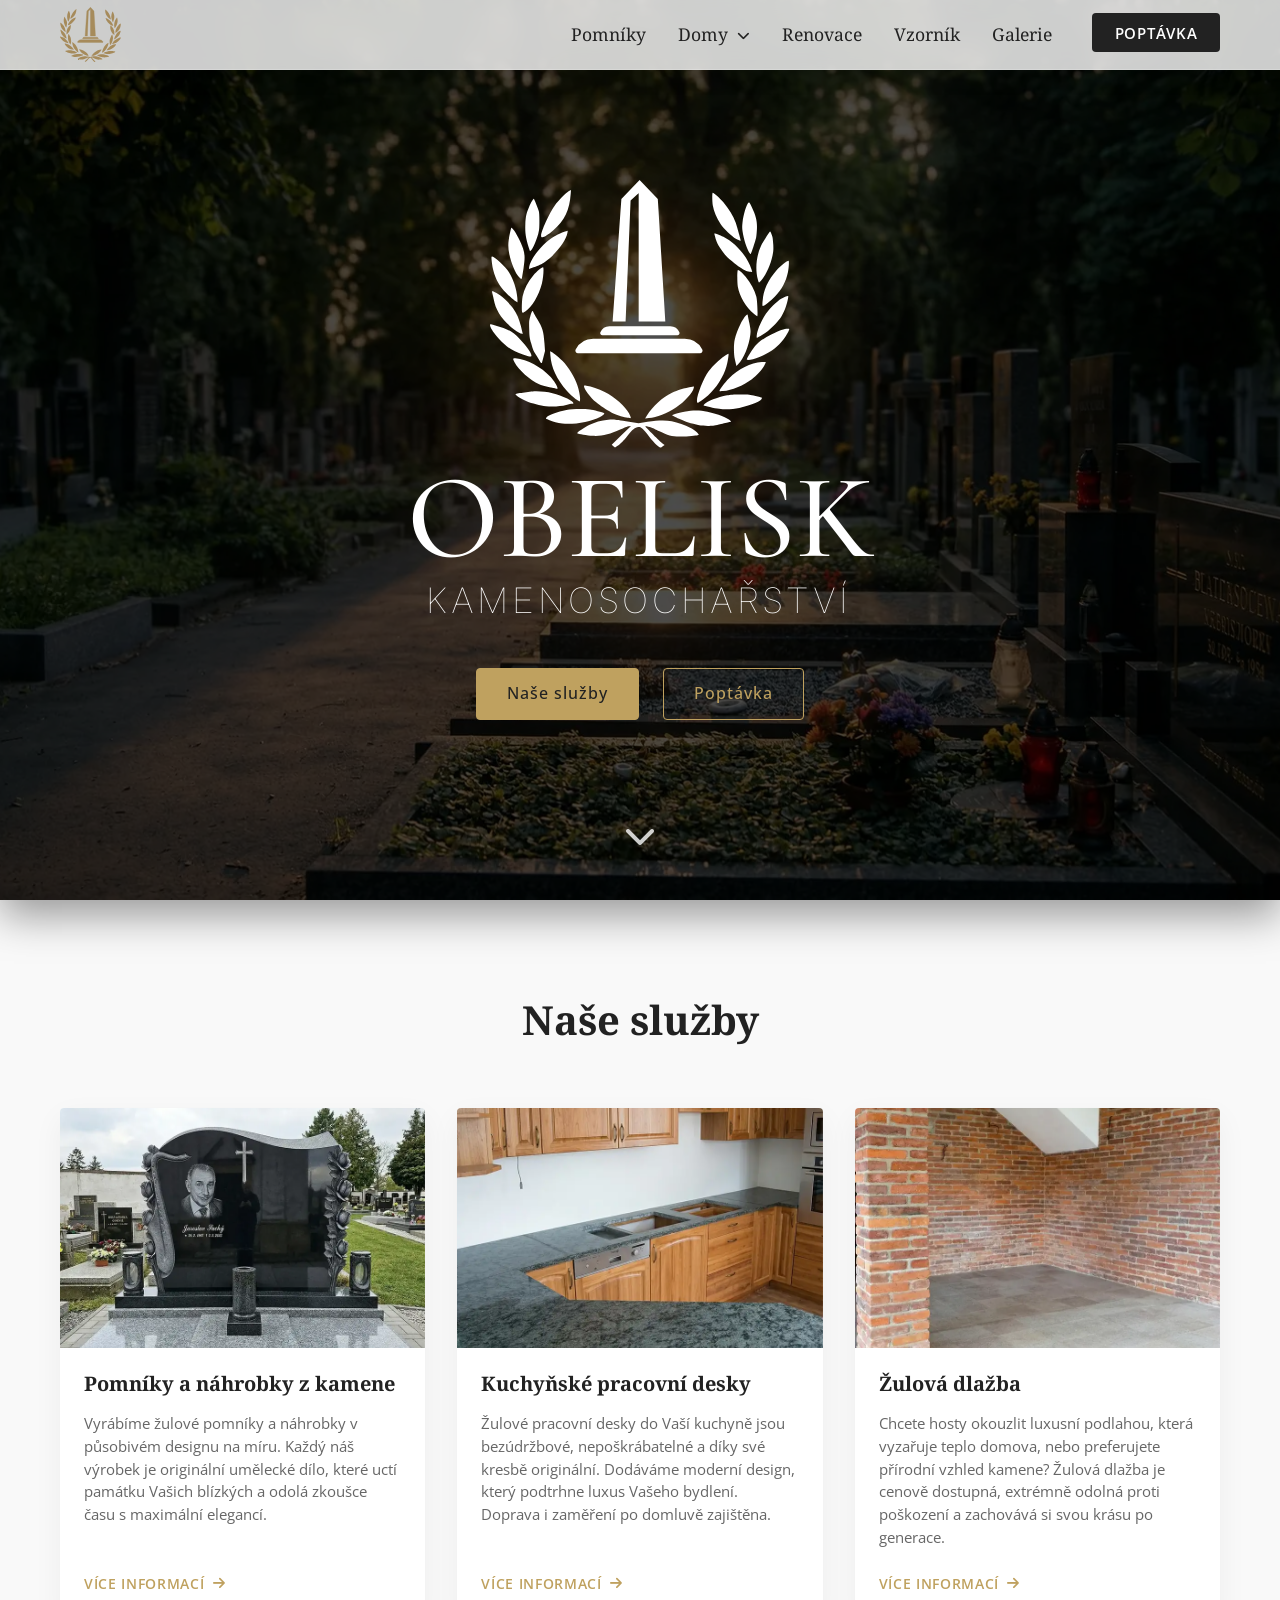
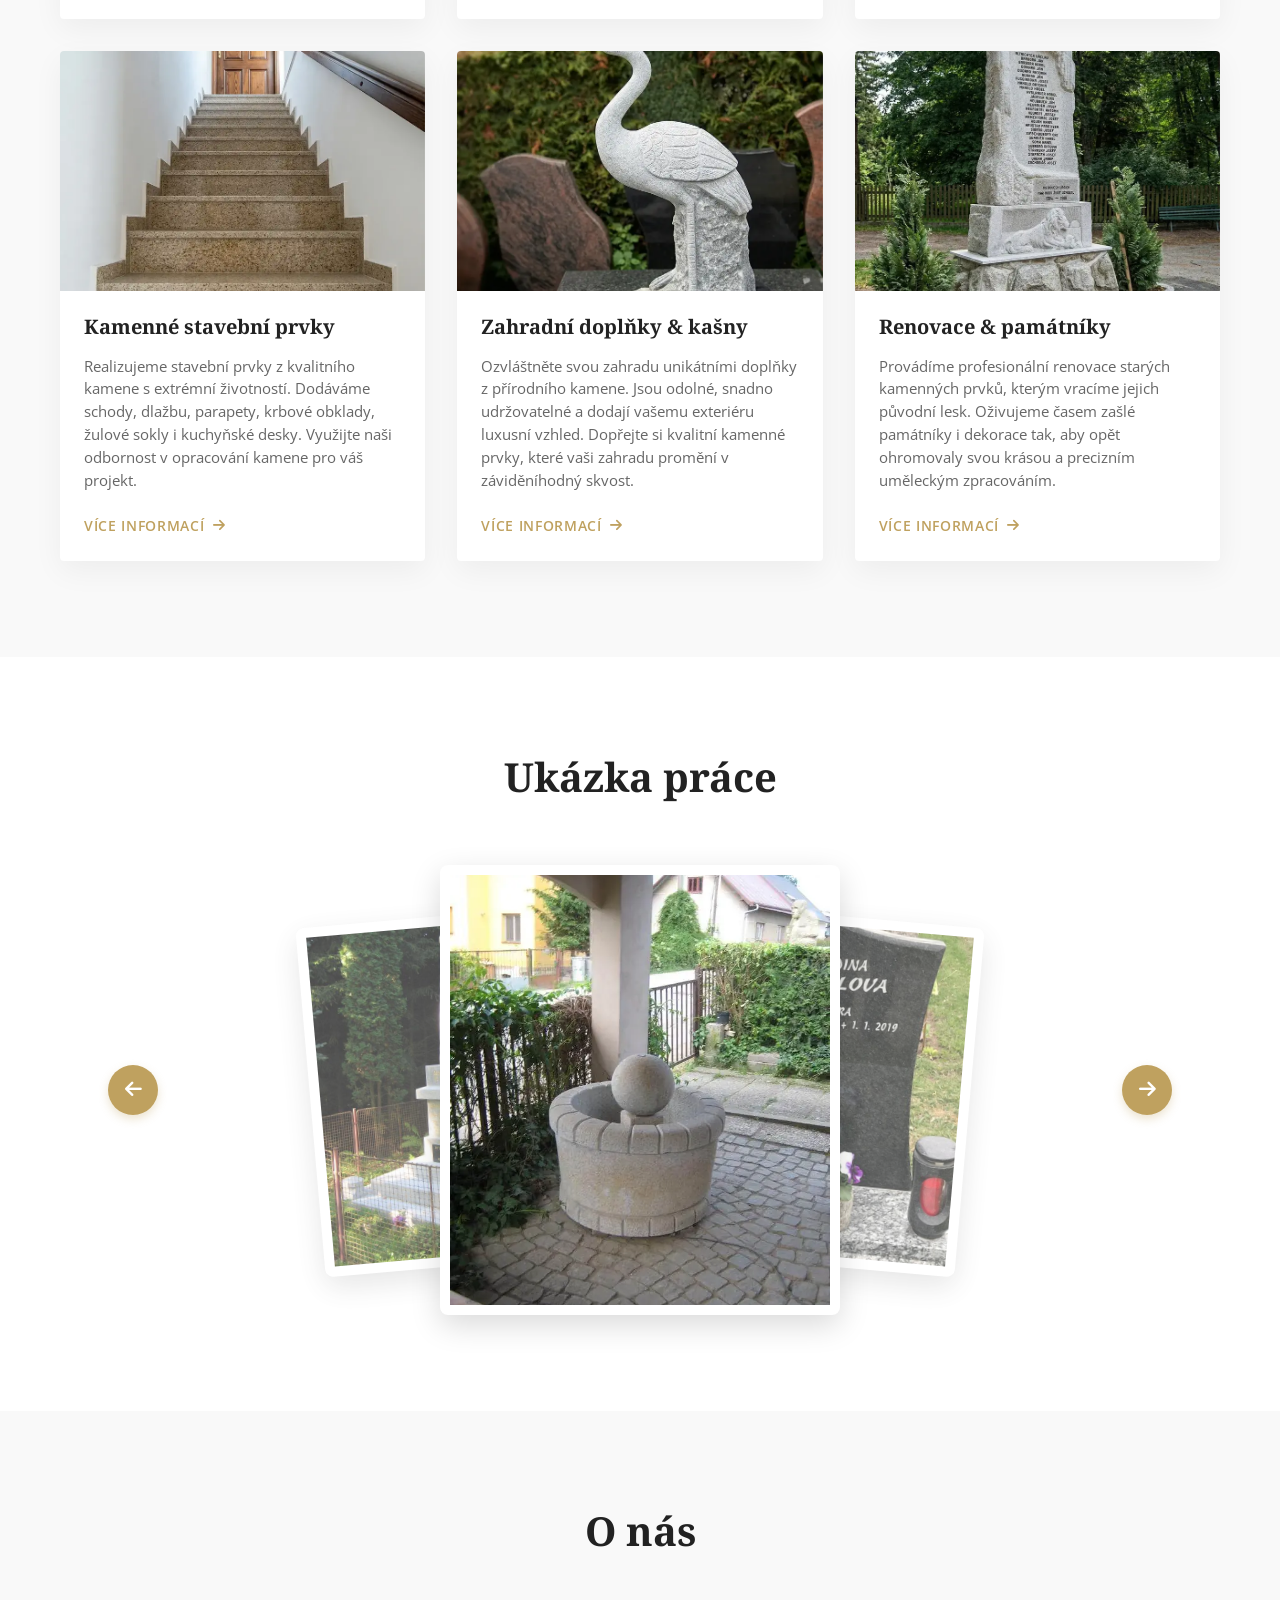
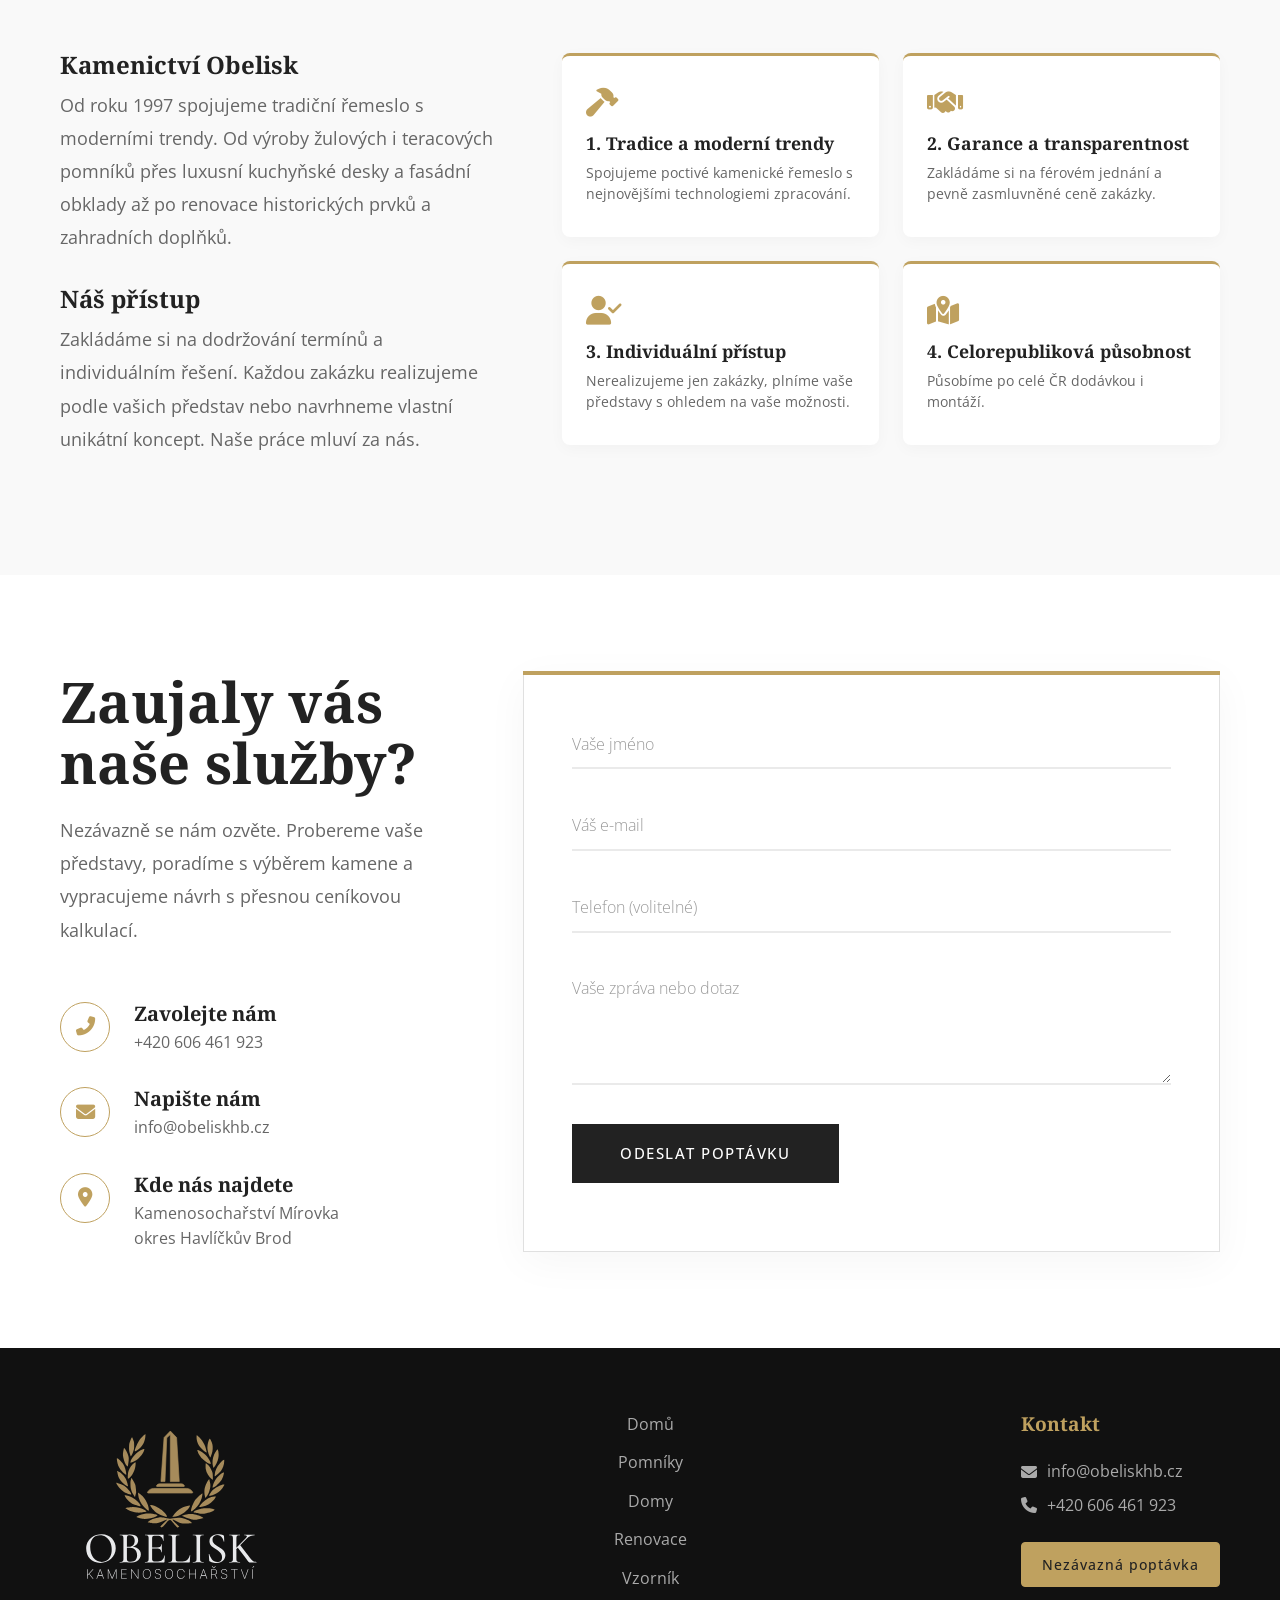
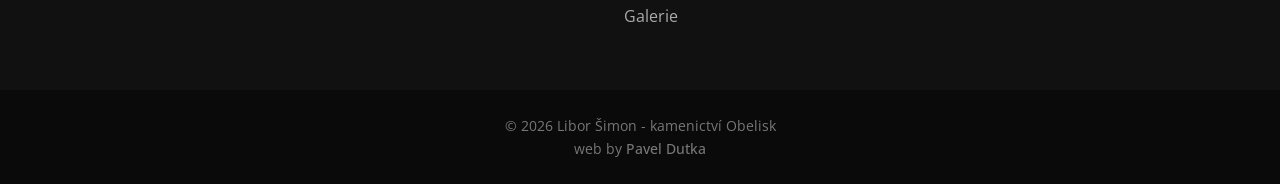
==== commit 6eb6c09b: "remove phone number" ====
--- a/index.html
+++ b/index.html
@@ -249,8 +249,7 @@
                             <div class="icon-box"><i class="fas fa-phone-alt"></i></div>
                             <div>
                                 <h4>Zavolejte nám</h4>
-                                <p><a href="tel:+420606461923" class="contact-link">+420 606 461 923</a><br><a
-                                        href="tel:+420569438305" class="contact-link">+420 569 438 305</a></p>
+                                <p><a href="tel:+420606461923" class="contact-link">+420 606 461 923</a></p>
                             </div>
                         </div>
                         <div class="info-item">
@@ -316,7 +315,6 @@
                 <h4>Kontakt</h4>
                 <p><i class="fas fa-envelope"></i> <a href="mailto:info@obeliskhb.cz">info@obeliskhb.cz</a></p>
                 <p><i class="fas fa-phone"></i> <a href="tel:+420606461923">+420 606 461 923</a></p>
-                <p><i class="fas fa-phone"></i> <a href="tel:+420569438305">+420 569 438 305</a></p>
                 <a href="poptavka.html" class="btn btn-primary" style="margin-top: 1rem; display: inline-block; padding: 10px 20px; font-size: 0.9rem;">Nezávazná poptávka</a>
             </div>
         </div>
